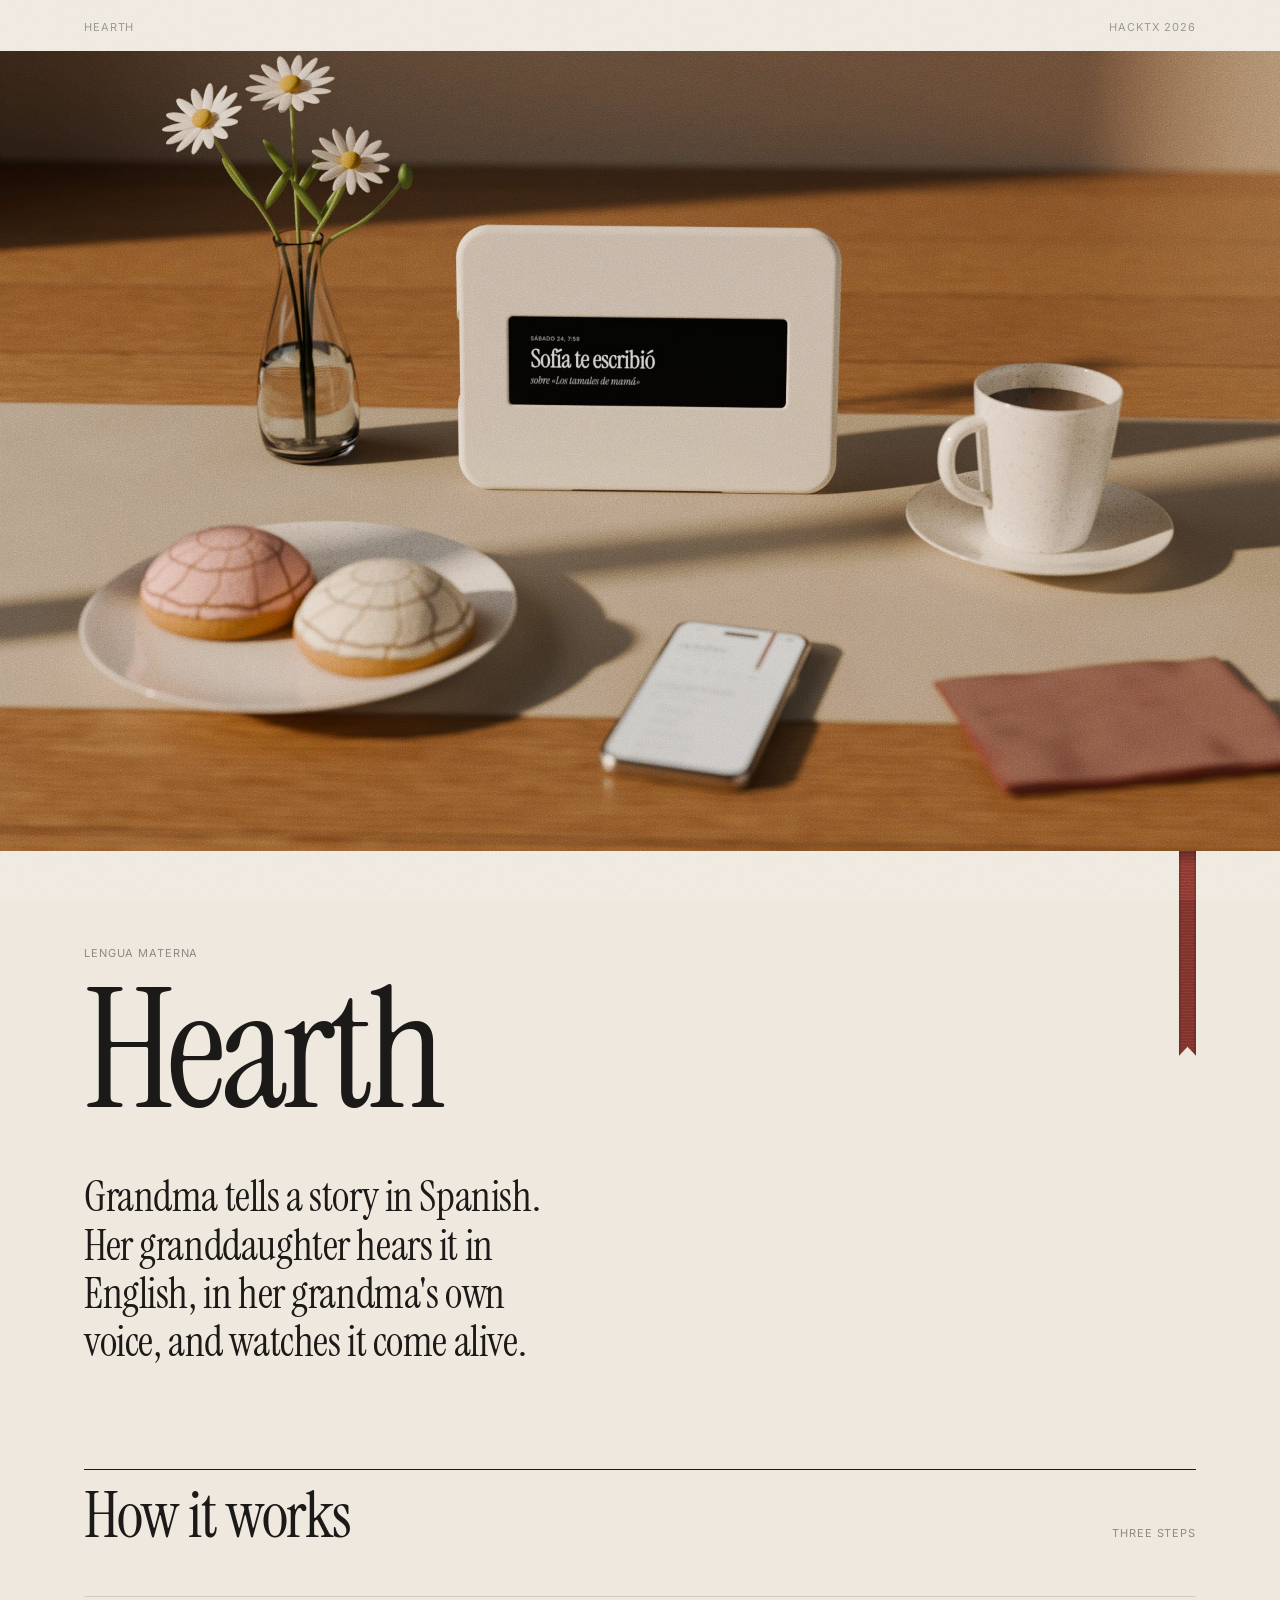
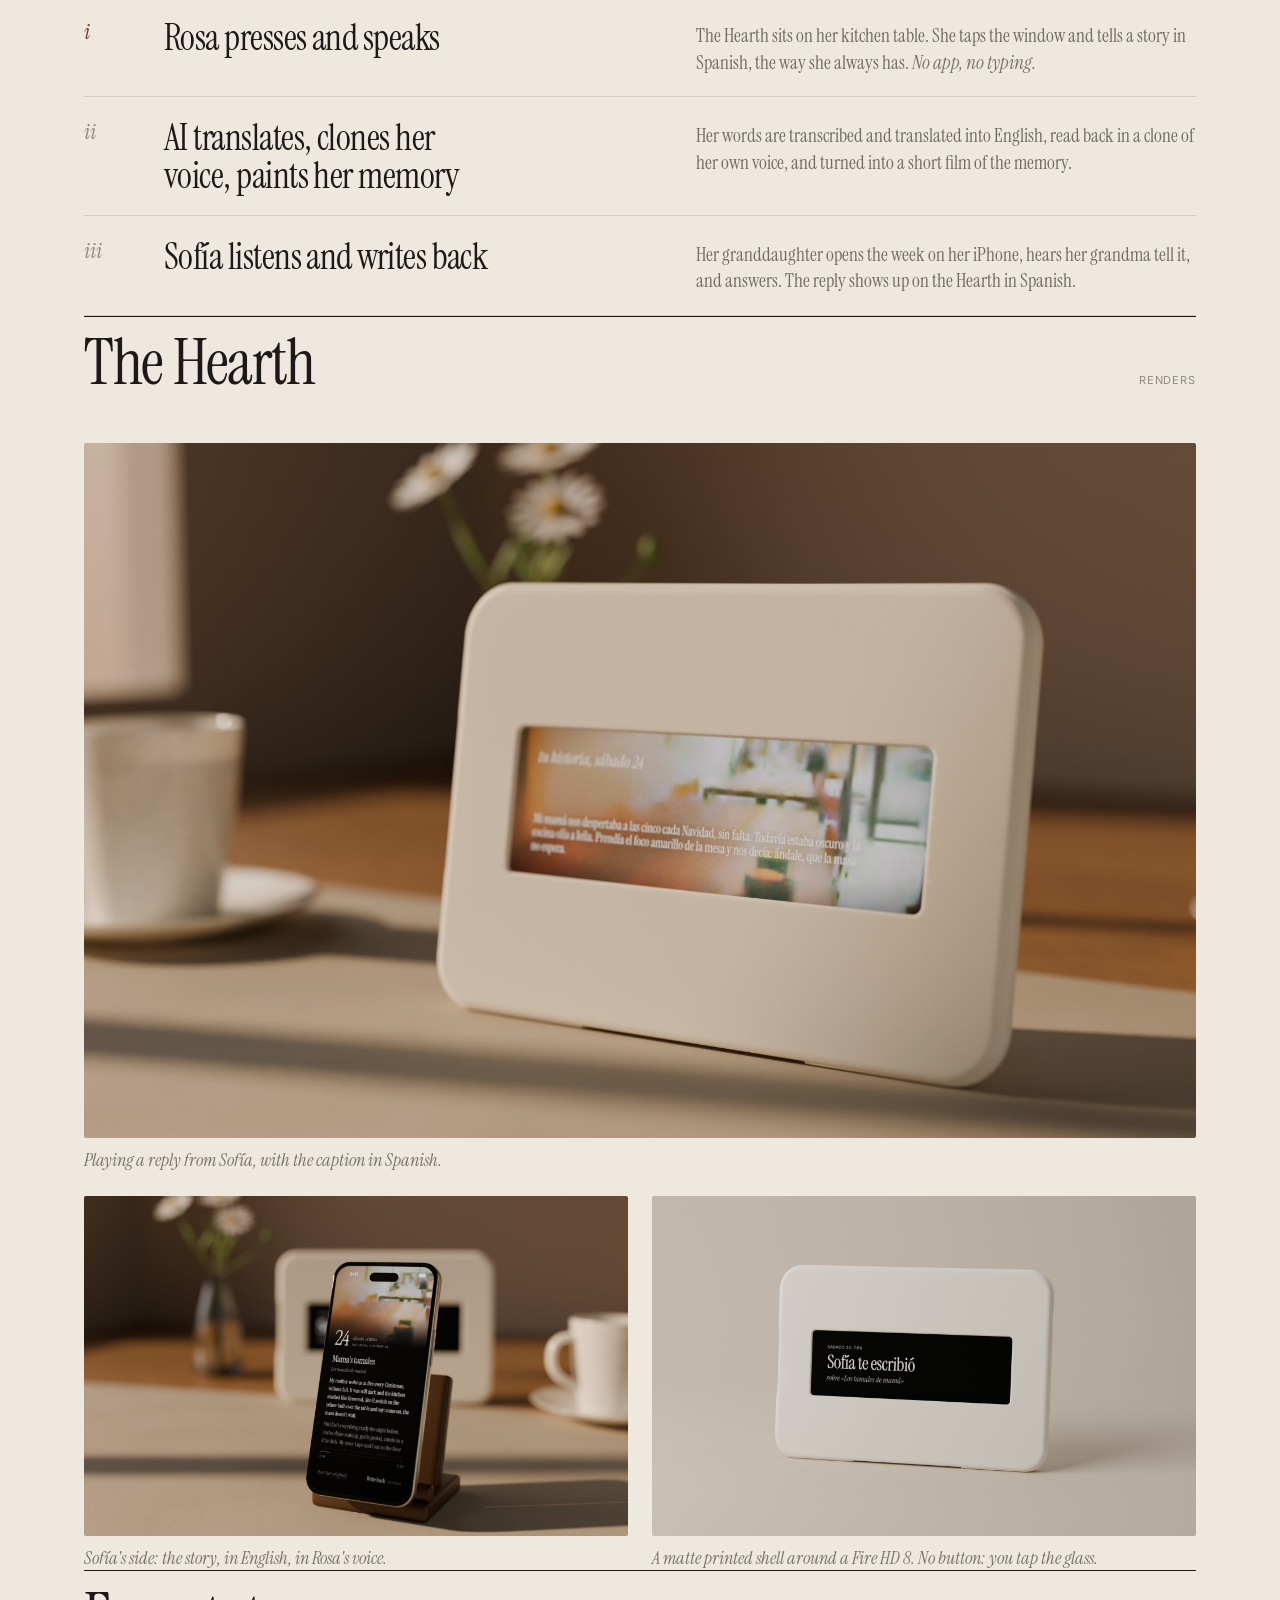
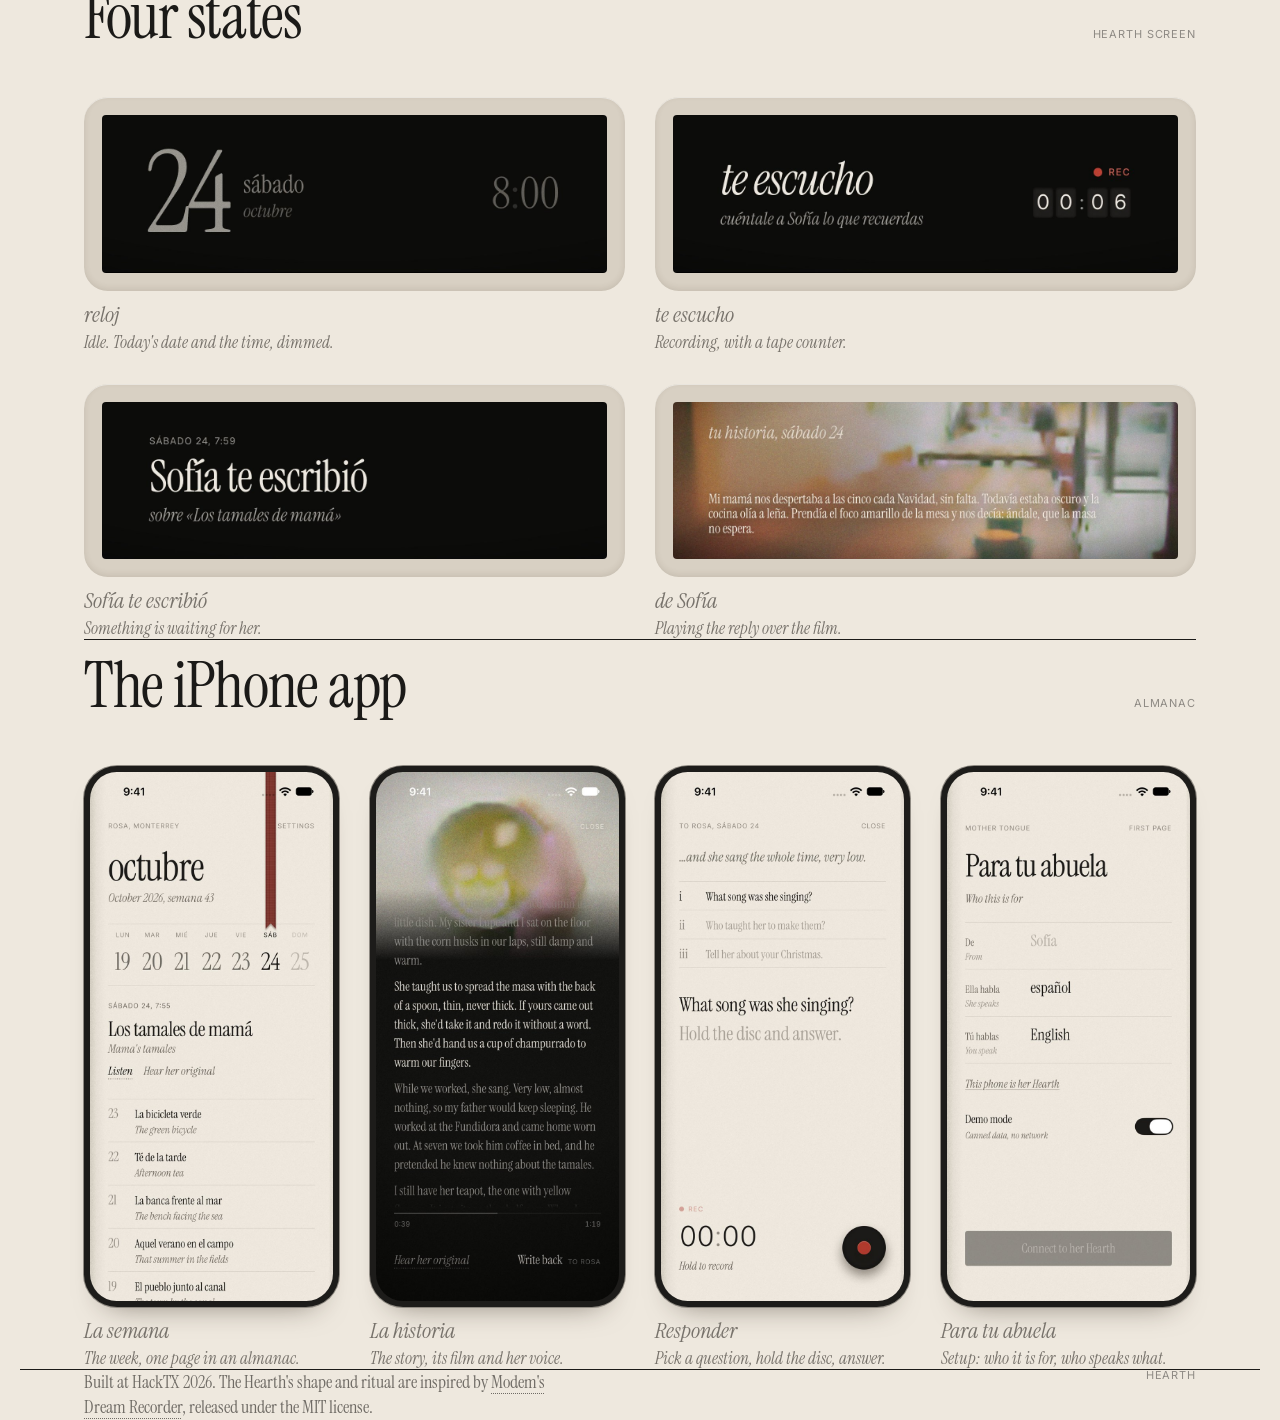
==== showcase/index.html @ edc1f41b "Kinn: HackTX 2026 Meta track Grandma tells a story on the Hearth, a framed tablet, in Spanish. Her g" ====
<!doctype html>
<html lang="en">
<head>
<meta charset="utf-8">
<meta name="viewport" content="width=device-width, initial-scale=1">
<title>Hearth</title>
<meta name="description" content="Grandma tells a story in Spanish. Her granddaughter hears it in English, in her grandma's own voice, and watches it come alive.">
<link rel="preconnect" href="https://fonts.googleapis.com">
<link rel="preconnect" href="https://fonts.gstatic.com" crossorigin>
<link href="https://fonts.googleapis.com/css2?family=Instrument+Serif:ital@0;1&family=Inter:wght@300;400;500&display=swap" rel="stylesheet">
<style>
  :root {
    --paper: #EEE8DE;
    --cream: #ECE6DC;
    --ink: #1B1A18;
    --night: #0B0B0A;
    --night-text: #D9D3C9;
    --fog: #8E8A84;
    --soft: #6F6B65;
    --sub: #77726B;
    --ribbon: #82342C;
    --madder: rgba(140, 59, 50, .26);
    --rule: rgba(27, 26, 24, .13);
    --serif: "Instrument Serif", "New York", Georgia, serif;
    --sans: Inter, -apple-system, "SF Pro Text", system-ui, sans-serif;
    --gutter: clamp(16px, 5vw, 72px);
    --max: 1240px;
  }
  * { box-sizing: border-box; }
  html { color-scheme: light; overflow-x: hidden; }
  body {
    margin: 0;
    background: var(--paper);
    color: var(--ink);
    font-family: var(--serif);
    font-weight: 400;
    -webkit-font-smoothing: antialiased;
    -moz-osx-font-smoothing: grayscale;
    overflow-x: hidden;
  }
  /* paper grain over everything */
  body::after {
    content: "";
    position: fixed;
    inset: 0;
    pointer-events: none;
    z-index: 10;
    opacity: .5;
    mix-blend-mode: overlay;
    background-size: 240px 240px;
    background-image: url("data:image/svg+xml;utf8,<svg xmlns='http://www.w3.org/2000/svg' width='240' height='240'><filter id='n'><feTurbulence type='fractalNoise' baseFrequency='.8' numOctaves='3' stitchTiles='stitch'/><feColorMatrix type='saturate' values='0'/></filter><rect width='100%' height='100%' filter='url(%23n)'/></svg>");
  }
  img { display: block; max-width: 100%; height: auto; }
  a { color: inherit; text-decoration-style: dotted; text-decoration-thickness: 1px; text-underline-offset: 5px; }

  .label {
    font-family: var(--sans);
    font-weight: 400;
    font-size: 11px;
    line-height: 1;
    letter-spacing: .08em;
    text-transform: uppercase;
    color: var(--fog);
  }
  .wrap { max-width: var(--max); margin: 0 auto; padding: 0 var(--gutter); }

  /* top line */
  .top {
    display: flex; justify-content: space-between; align-items: baseline; gap: 16px;
    padding-top: 22px; padding-bottom: 18px;
  }

  /* hero */
  .hero-img { width: 100%; aspect-ratio: 1920 / 1200; object-fit: cover; background: #3a2c22; }
  .masthead { position: relative; padding-top: clamp(40px, 7vw, 96px); padding-bottom: clamp(48px, 8vw, 112px); }
  .ribbon {
    position: absolute; top: 0; right: var(--gutter); width: 17px; height: clamp(120px, 16vw, 210px);
    background:
      linear-gradient(180deg, rgba(0,0,0,.28), transparent 14px),
      linear-gradient(90deg, rgba(0,0,0,.18), transparent 3px, transparent 14px, rgba(0,0,0,.18)),
      repeating-linear-gradient(0deg, rgba(255,255,255,.05) 0 1px, transparent 1px 3px),
      var(--ribbon);
    clip-path: polygon(0 0, 100% 0, 100% 100%, 50% calc(100% - 9px), 0 100%);
  }
  h1 {
    margin: 14px 0 0;
    font-weight: 400;
    font-size: clamp(64px, 13vw, 176px);
    line-height: .9;
    letter-spacing: -.03em;
    text-wrap: balance;
  }
  .es { display: block; margin-top: 10px; font-style: italic; color: var(--sub); font-size: clamp(20px, 2.4vw, 28px); }
  .pitch {
    margin: clamp(28px, 4vw, 48px) 0 0;
    max-width: 30ch;
    font-size: clamp(26px, 3.4vw, 42px);
    line-height: 1.15;
    letter-spacing: -.01em;
    text-wrap: balance;
  }

  section { margin-bottom: clamp(64px, 10vw, 140px); }
  .head { display: flex; justify-content: space-between; align-items: baseline; gap: 16px; border-top: 1px solid var(--ink); padding-top: 14px; margin-bottom: clamp(28px, 4vw, 48px); }
  h2 { margin: 0; font-weight: 400; font-size: clamp(36px, 5vw, 64px); line-height: 1; letter-spacing: -.02em; }

  /* how it works: ruled rows with roman numerals */
  .steps { list-style: none; margin: 0; padding: 0; }
  .steps li {
    display: grid; grid-template-columns: 48px minmax(0, 1fr) minmax(0, 1fr); gap: 8px 32px;
    padding: 22px 0 20px; border-bottom: 1px solid var(--rule);
  }
  .steps li:first-child { border-top: 1px solid var(--rule); }
  .steps .n { font-size: 22px; color: var(--fog); font-style: italic; line-height: 1.2; }
  .steps li:first-child .n { color: var(--ribbon); }
  .steps h3 { margin: 0; font-weight: 400; font-size: clamp(26px, 3vw, 36px); line-height: 1.05; letter-spacing: -.015em; text-wrap: balance; }
  .steps p { margin: 4px 0 0; font-size: 19px; line-height: 1.4; color: var(--soft); text-wrap: pretty; }
  .steps p i { color: var(--sub); }

  /* gallery */
  .gallery { display: grid; grid-template-columns: repeat(2, minmax(0, 1fr)); gap: clamp(12px, 2vw, 24px); margin: 0; }
  .gallery figure { margin: 0; }
  .gallery .wide { grid-column: 1 / -1; }
  .gallery img { width: 100%; aspect-ratio: 1920 / 1200; object-fit: cover; border-radius: 2px; background: #3a2c22; }
  figcaption { margin-top: 10px; font-style: italic; font-size: 18px; color: var(--sub); }

  /* Hearth states: just the visible strip of the 1280 x 800 frame */
  .states { display: grid; grid-template-columns: repeat(2, minmax(0, 1fr)); gap: clamp(16px, 2.4vw, 32px); }
  .state { margin: 0; }
  .strip {
    background: #d8d0c3; padding: clamp(10px, 1.6vw, 18px); border-radius: clamp(14px, 2vw, 24px);
    box-shadow: inset 0 1px 0 rgba(255,255,255,.5), inset 0 -2px 6px rgba(70,58,44,.12);
  }
  .strip div { aspect-ratio: 1280 / 400; overflow: hidden; border-radius: 4px; background: var(--night); }
  .strip img { width: 100%; height: 100%; object-fit: cover; object-position: center; }
  .cap { display: flex; flex-direction: column; gap: 4px; margin-top: 12px; }
  .cap b { font-weight: 400; font-size: 22px; line-height: 1.1; }
  .cap i { font-size: 17px; color: var(--sub); }

  /* iPhone screens */
  .phones { display: grid; grid-template-columns: repeat(4, minmax(0, 1fr)); gap: clamp(16px, 2.4vw, 32px); }
  .phone { margin: 0; }
  .bezel { padding: 6px; background: #1d1c1a; border-radius: 13% / 6%; box-shadow: 0 0 0 1px #8f8a82, 0 18px 30px -22px rgba(40,28,16,.6); }
  .bezel img { width: 100%; aspect-ratio: 1206 / 2622; object-fit: cover; border-radius: 11% / 5.2%; }

  footer { border-top: 1px solid var(--ink); padding-top: 16px; padding-bottom: 40px; display: flex; flex-wrap: wrap; justify-content: space-between; gap: 12px 32px; }
  footer p { margin: 0; font-size: 18px; line-height: 1.4; color: var(--soft); max-width: 60ch; }

  @media (max-width: 860px) {
    .steps li { grid-template-columns: 36px minmax(0, 1fr); }
    .steps p { grid-column: 2; }
    .phones { grid-template-columns: repeat(2, minmax(0, 1fr)); }
  }
  @media (max-width: 600px) {
    :root { --gutter: 16px; }
    .gallery, .states { grid-template-columns: minmax(0, 1fr); }
    .ribbon { width: 14px; }
    .top .label:last-child { display: none; }
  }
</style>
</head>
<body>
  <header class="wrap top">
    <span class="label">Hearth</span>
    <span class="label">HackTX 2026</span>
  </header>

  <img class="hero-img" src="img/showcase-breakfast.jpg" width="1920" height="1200"
       alt="The Hearth, a cream case around a tablet, on a breakfast table with coffee, conchas, daisies and an iPhone showing the week">

  <div class="wrap masthead">
    <span class="ribbon" aria-hidden="true"></span>
    <span class="label">Lengua materna</span>
    <h1>Hearth</h1>
    <p class="pitch">Grandma tells a story in Spanish. Her granddaughter hears it in English, in her grandma's own voice, and watches it come alive.</p>
  </div>

  <section class="wrap" aria-labelledby="how">
    <div class="head"><h2 id="how">How it works</h2><span class="label">Three steps</span></div>
    <ol class="steps">
      <li>
        <span class="n">i</span>
        <h3>Rosa presses and speaks</h3>
        <p>The Hearth sits on her kitchen table. She taps the window and tells a story in Spanish, the way she always has. <i>No app, no typing.</i></p>
      </li>
      <li>
        <span class="n">ii</span>
        <h3>AI translates, clones her voice, paints her memory</h3>
        <p>Her words are transcribed and translated into English, read back in a clone of her own voice, and turned into a short film of the memory.</p>
      </li>
      <li>
        <span class="n">iii</span>
        <h3>Sofía listens and writes back</h3>
        <p>Her granddaughter opens the week on her iPhone, hears her grandma tell it, and answers. The reply shows up on the Hearth in Spanish.</p>
      </li>
    </ol>
  </section>

  <section class="wrap" aria-labelledby="look">
    <div class="head"><h2 id="look">The Hearth</h2><span class="label">Renders</span></div>
    <div class="gallery">
      <figure class="wide">
        <img src="img/showcase-playing.jpg" width="1920" height="1200" loading="lazy" alt="Close three quarter view of the Hearth playing a story film with a caption">
        <figcaption>Playing a reply from Sofía, with the caption in Spanish.</figcaption>
      </figure>
      <figure>
        <img src="img/showcase-phone.jpg" width="1920" height="1200" loading="lazy" alt="iPhone on a walnut stand showing a story entry, the Hearth behind it out of focus">
        <figcaption>Sofía's side: the story, in English, in Rosa's voice.</figcaption>
      </figure>
      <figure>
        <img src="img/showcase-studio.jpg" width="1920" height="1200" loading="lazy" alt="The Hearth on a seamless cream backdrop showing the waiting screen">
        <figcaption>A matte printed shell around a Fire HD 8. No button: you tap the glass.</figcaption>
      </figure>
    </div>
  </section>

  <section class="wrap" aria-labelledby="states">
    <div class="head"><h2 id="states">Four states</h2><span class="label">Hearth screen</span></div>
    <div class="states">
      <figure class="state">
        <div class="strip"><div><img src="img/hearth-v4c-clock.jpg" width="1280" height="800" loading="lazy" alt="Hearth idle: the day numeral and the time"></div></div>
        <figcaption class="cap"><b>reloj</b><i>Idle. Today's date and the time, dimmed.</i></figcaption>
      </figure>
      <figure class="state">
        <div class="strip"><div><img src="img/hearth-v4c-recording.jpg" width="1280" height="800" loading="lazy" alt="Hearth recording: te escucho with a REC counter"></div></div>
        <figcaption class="cap"><b>te escucho</b><i>Recording, with a tape counter.</i></figcaption>
      </figure>
      <figure class="state">
        <div class="strip"><div><img src="img/hearth-v4c-waiting.jpg" width="1280" height="800" loading="lazy" alt="Hearth waiting: Sofía te escribió"></div></div>
        <figcaption class="cap"><b>Sofía te escribió</b><i>Something is waiting for her.</i></figcaption>
      </figure>
      <figure class="state">
        <div class="strip"><div><img src="img/hearth-v4c-playing.jpg" width="1280" height="800" loading="lazy" alt="Hearth playing a reply over a story film"></div></div>
        <figcaption class="cap"><b>de Sofía</b><i>Playing the reply over the film.</i></figcaption>
      </figure>
    </div>
  </section>

  <section class="wrap" aria-labelledby="app">
    <div class="head"><h2 id="app">The iPhone app</h2><span class="label">Almanac</span></div>
    <div class="phones">
      <figure class="phone">
        <div class="bezel"><img src="img/ios-v4c-week.jpg" width="1206" height="2622" loading="lazy" alt="The week: October with a ribbon on today"></div>
        <figcaption class="cap"><b>La semana</b><i>The week, one page in an almanac.</i></figcaption>
      </figure>
      <figure class="phone">
        <div class="bezel"><img src="img/ios-v4c-entry.jpg" width="1206" height="2622" loading="lazy" alt="A story entry with its film and English text"></div>
        <figcaption class="cap"><b>La historia</b><i>The story, its film and her voice.</i></figcaption>
      </figure>
      <figure class="phone">
        <div class="bezel"><img src="img/ios-v4c-write.jpg" width="1206" height="2622" loading="lazy" alt="Answering grandma: a question and a record disc"></div>
        <figcaption class="cap"><b>Responder</b><i>Pick a question, hold the disc, answer.</i></figcaption>
      </figure>
      <figure class="phone">
        <div class="bezel"><img src="img/ios-v4c-first.jpg" width="1206" height="2622" loading="lazy" alt="Setup: Para tu abuela, who it is for and which languages"></div>
        <figcaption class="cap"><b>Para tu abuela</b><i>Setup: who it is for, who speaks what.</i></figcaption>
      </figure>
    </div>
  </section>

  <footer class="wrap">
    <p>Built at HackTX 2026. The Hearth's shape and ritual are inspired by <a href="https://github.com/modem-works/dream-recorder">Modem's Dream Recorder</a>, released under the MIT license.</p>
    <span class="label">Hearth</span>
  </footer>
</body>
</html>
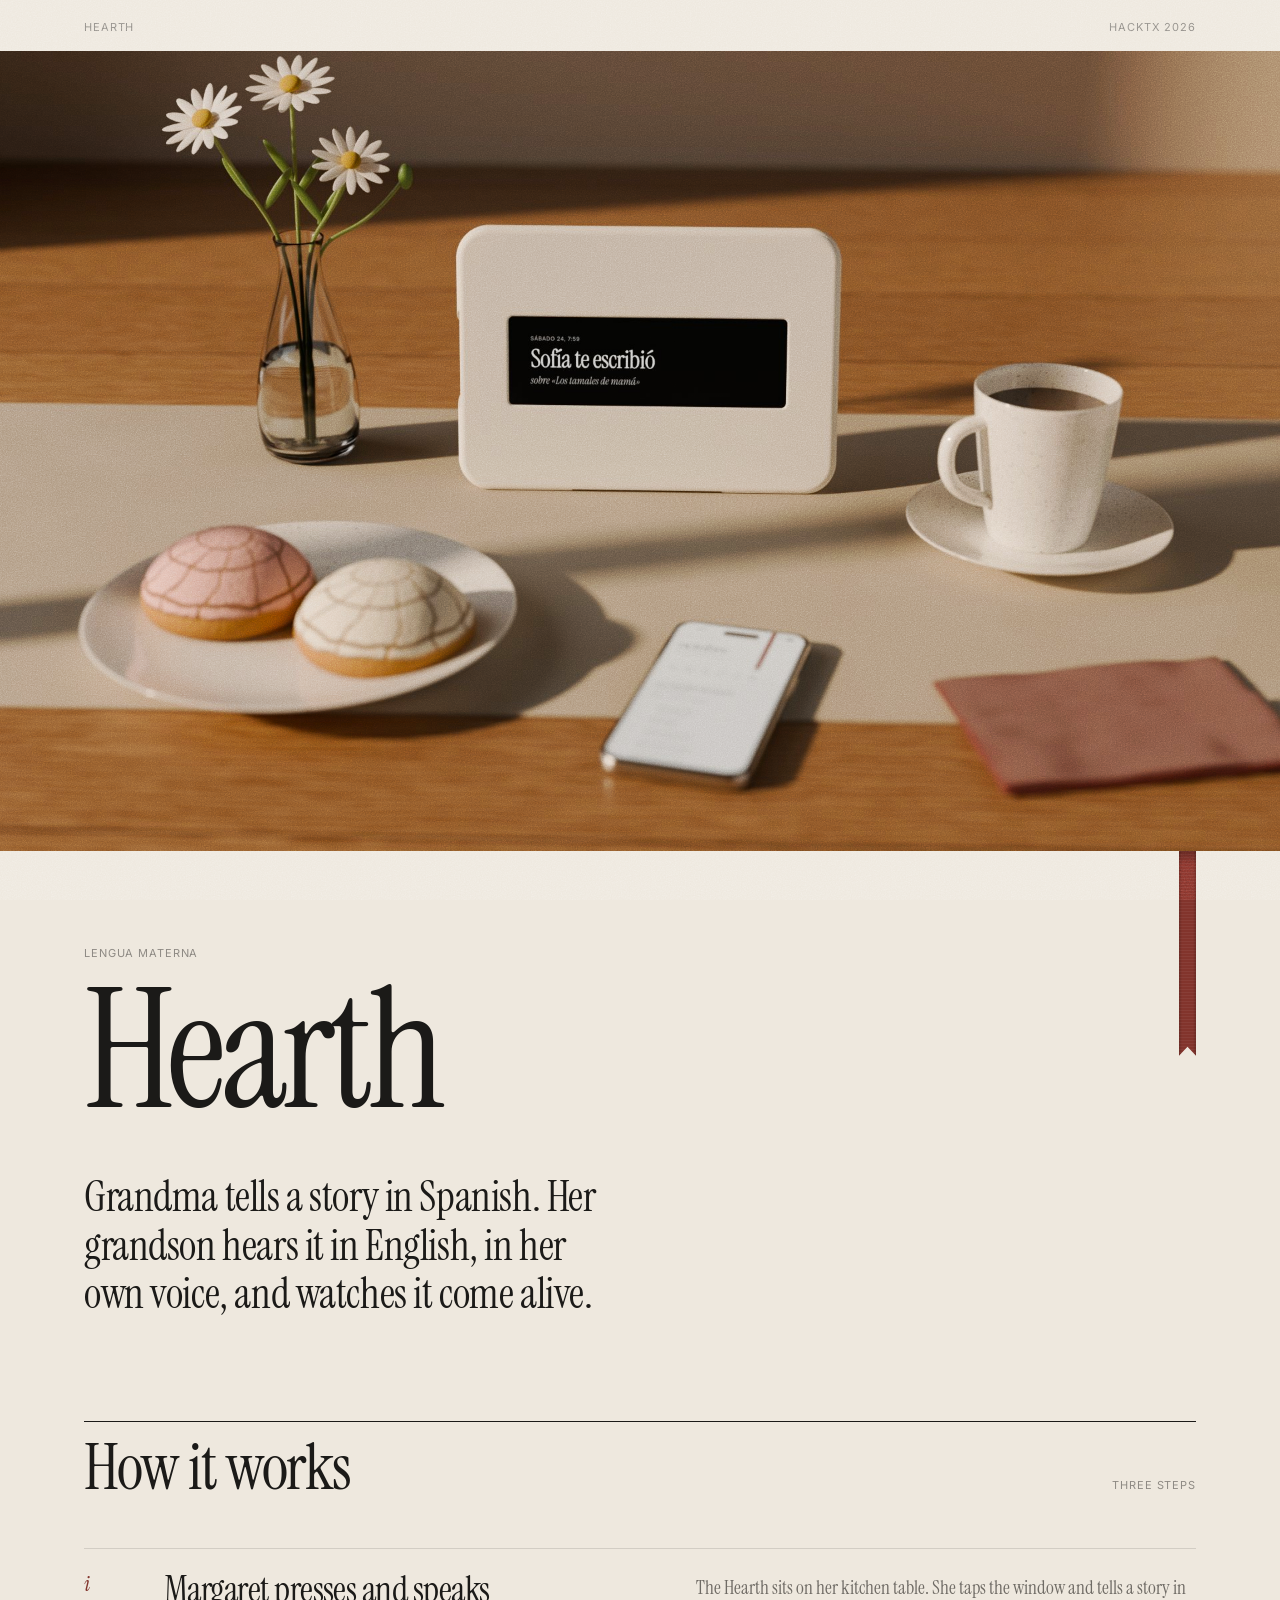
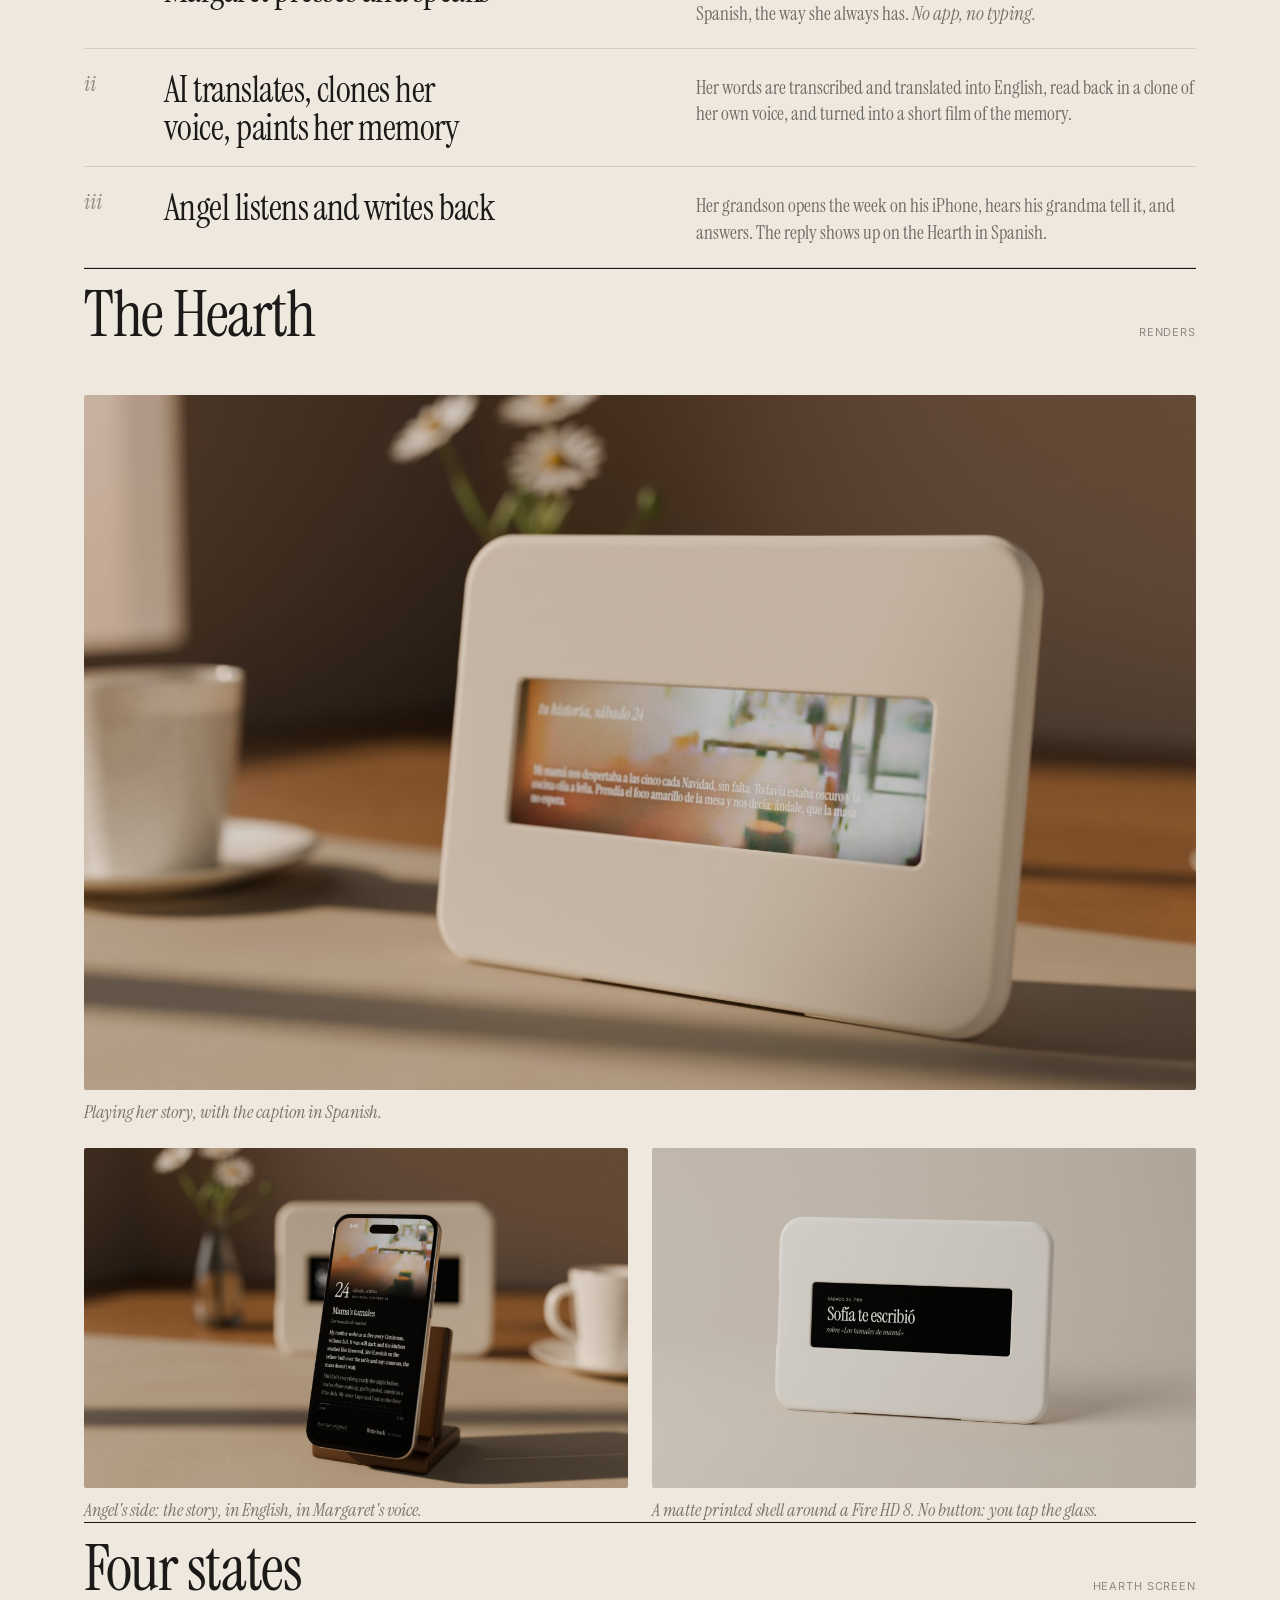
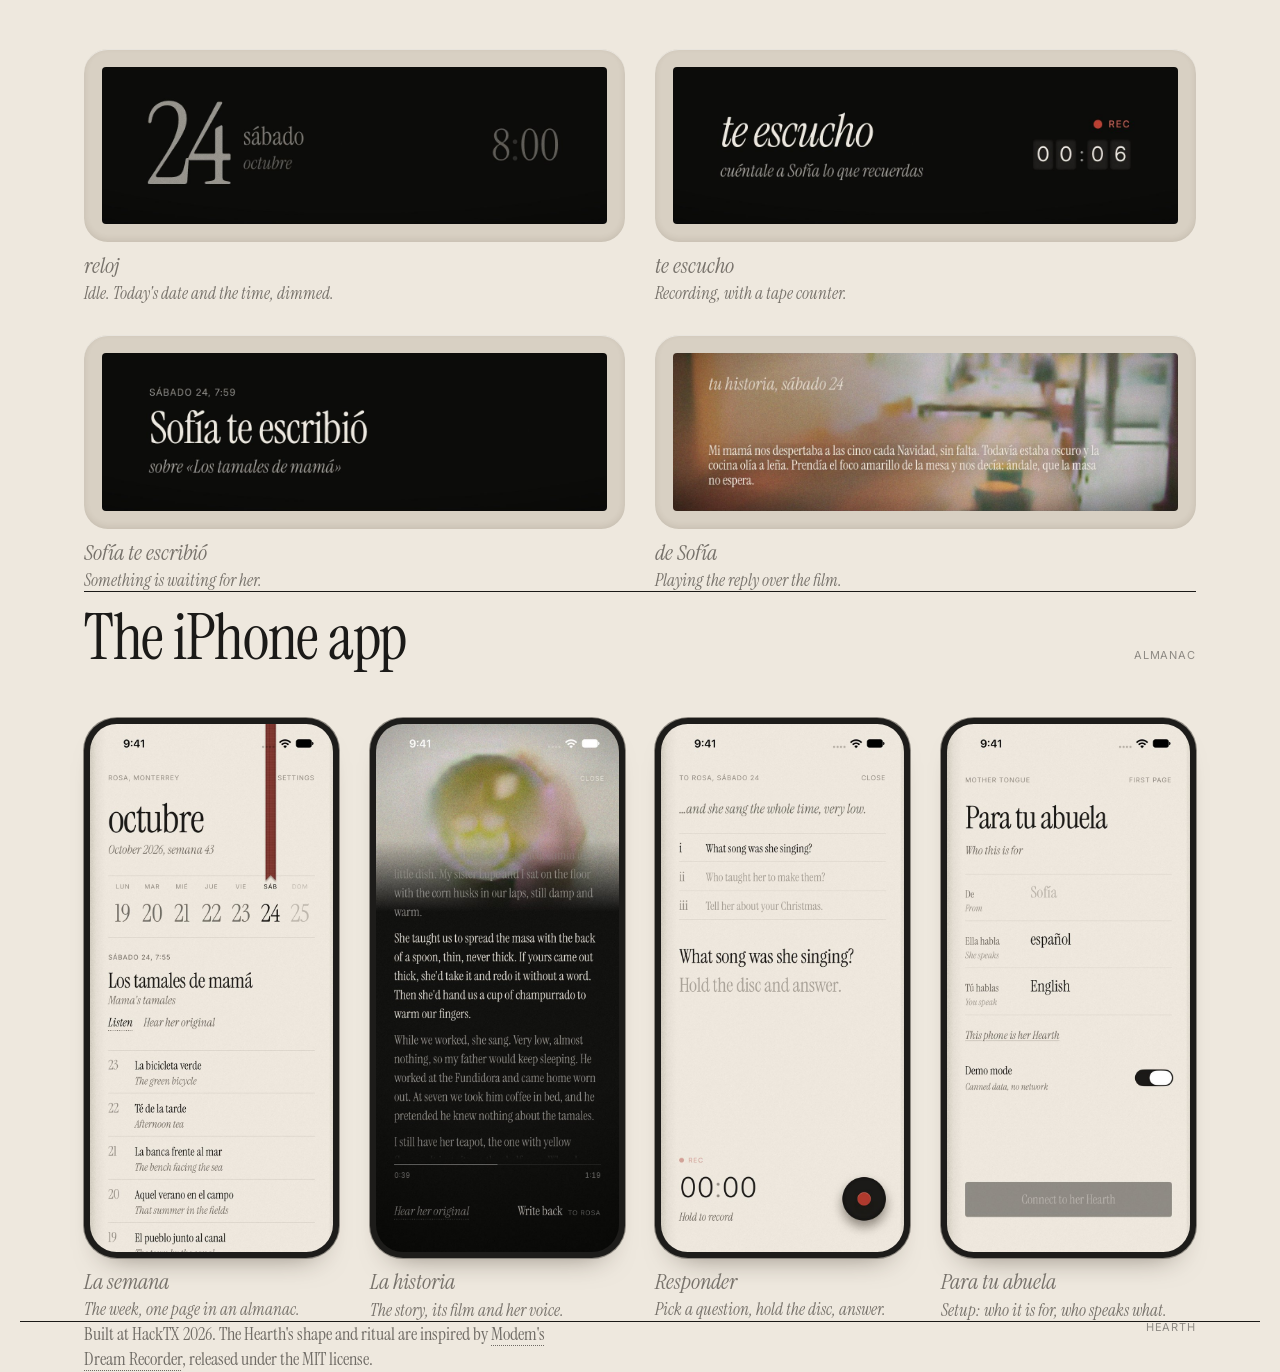
==== commit 504c0c15: "Docs: how Kinn answers Meta's prompt, demo script, Margaret and Angel Add a README section on why Ki" ====
--- a/showcase/index.html
+++ b/showcase/index.html
@@ -4,7 +4,7 @@
 <meta charset="utf-8">
 <meta name="viewport" content="width=device-width, initial-scale=1">
 <title>Hearth</title>
-<meta name="description" content="Grandma tells a story in Spanish. Her granddaughter hears it in English, in her grandma's own voice, and watches it come alive.">
+<meta name="description" content="Grandma tells a story in Spanish. Her grandson hears it in English, in her own voice, and watches it come alive.">
 <link rel="preconnect" href="https://fonts.googleapis.com">
 <link rel="preconnect" href="https://fonts.gstatic.com" crossorigin>
 <link href="https://fonts.googleapis.com/css2?family=Instrument+Serif:ital@0;1&family=Inter:wght@300;400;500&display=swap" rel="stylesheet">
@@ -172,7 +172,7 @@
     <span class="ribbon" aria-hidden="true"></span>
     <span class="label">Lengua materna</span>
     <h1>Hearth</h1>
-    <p class="pitch">Grandma tells a story in Spanish. Her granddaughter hears it in English, in her grandma's own voice, and watches it come alive.</p>
+    <p class="pitch">Grandma tells a story in Spanish. Her grandson hears it in English, in her own voice, and watches it come alive.</p>
   </div>
 
   <section class="wrap" aria-labelledby="how">
@@ -180,7 +180,7 @@
     <ol class="steps">
       <li>
         <span class="n">i</span>
-        <h3>Rosa presses and speaks</h3>
+        <h3>Margaret presses and speaks</h3>
         <p>The Hearth sits on her kitchen table. She taps the window and tells a story in Spanish, the way she always has. <i>No app, no typing.</i></p>
       </li>
       <li>
@@ -190,8 +190,8 @@
       </li>
       <li>
         <span class="n">iii</span>
-        <h3>Sofía listens and writes back</h3>
-        <p>Her granddaughter opens the week on her iPhone, hears her grandma tell it, and answers. The reply shows up on the Hearth in Spanish.</p>
+        <h3>Angel listens and writes back</h3>
+        <p>Her grandson opens the week on his iPhone, hears his grandma tell it, and answers. The reply shows up on the Hearth in Spanish.</p>
       </li>
     </ol>
   </section>
@@ -201,11 +201,11 @@
     <div class="gallery">
       <figure class="wide">
         <img src="img/showcase-playing.jpg" width="1920" height="1200" loading="lazy" alt="Close three quarter view of the Hearth playing a story film with a caption">
-        <figcaption>Playing a reply from Sofía, with the caption in Spanish.</figcaption>
+        <figcaption>Playing her story, with the caption in Spanish.</figcaption>
       </figure>
       <figure>
         <img src="img/showcase-phone.jpg" width="1920" height="1200" loading="lazy" alt="iPhone on a walnut stand showing a story entry, the Hearth behind it out of focus">
-        <figcaption>Sofía's side: the story, in English, in Rosa's voice.</figcaption>
+        <figcaption>Angel's side: the story, in English, in Margaret's voice.</figcaption>
       </figure>
       <figure>
         <img src="img/showcase-studio.jpg" width="1920" height="1200" loading="lazy" alt="The Hearth on a seamless cream backdrop showing the waiting screen">
